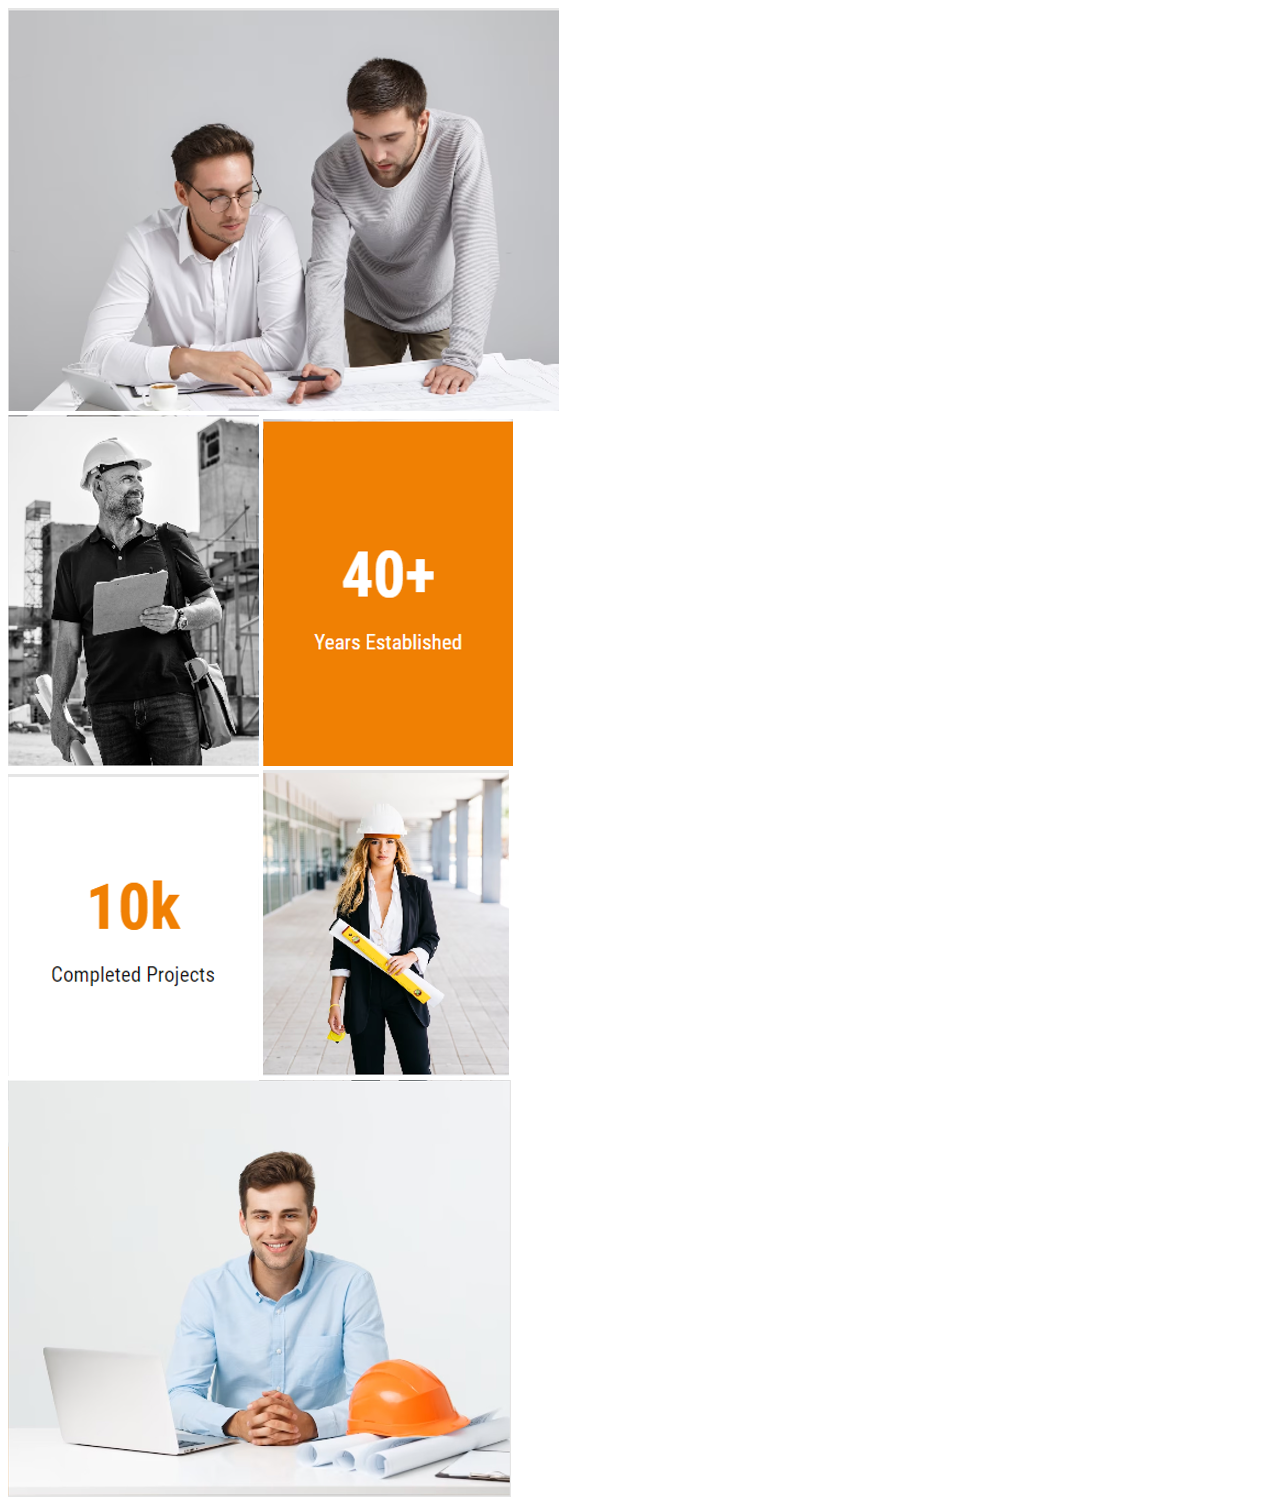
==== task1/index.html @ be0b552b "add html  in task1" ====
<!DOCTYPE html>
<html lang="en">
<head>
    <meta charset="UTF-8">
    <meta name="viewport" content="width=device-width, initial-scale=1.0">
    <title>Document</title>
    <link rel="stylesheet" href="./grid_style.css">
</head>
<body>
    <div class="container">
        <div class="block1">
            <div class="only">
                <img src="./images/first_b_1.png" alt="builders">
            </div>
            <div class="together">
                <img src="./images/first_s_2 (2).png" alt="builder">
                <img src="./images/first_s_2.png" alt="public1">
            </div>
        </div>
        <div class="block2">
            <div class="together">
                <img src="./images/second_s_1.png" alt="public2">
                <img src="./images/second_s_2.png" alt="engineer1">
            </div>
            <div class="only">
                <img src="./images/second-b_.png" alt="engineer2">
            </div>
        </div>
    </div>
    
</body>
</html>
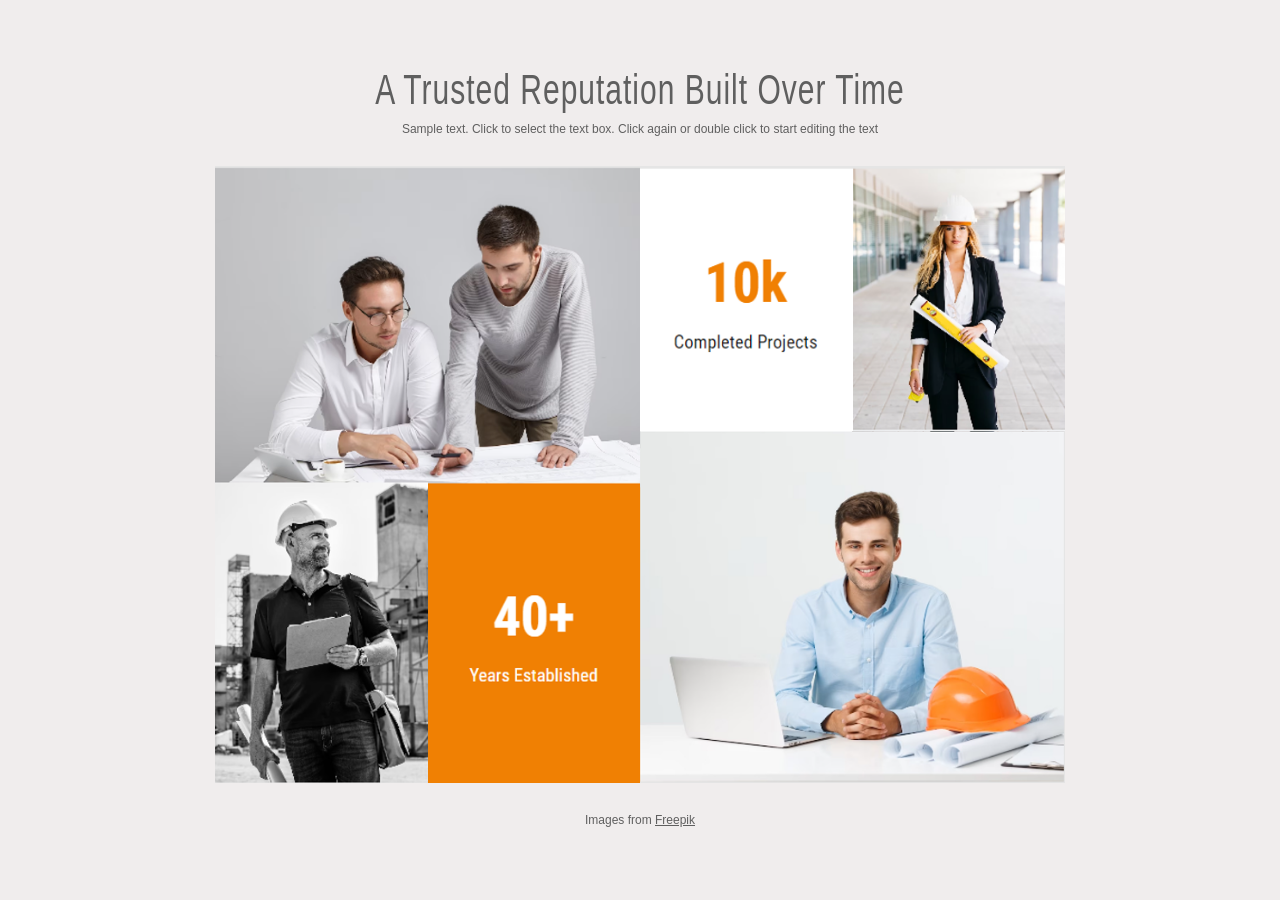
==== commit 2e7007b1: "add grid style" ====
--- a/task1/index.html
+++ b/task1/index.html
@@ -1,32 +1,40 @@
-<!DOCTYPE html>
+<!doctype html>
 <html lang="en">
-<head>
-    <meta charset="UTF-8">
-    <meta name="viewport" content="width=device-width, initial-scale=1.0">
+  <head>
+    <meta charset="UTF-8" />
+    <meta name="viewport" content="width=device-width, initial-scale=1.0" />
     <title>Document</title>
-    <link rel="stylesheet" href="./grid_style.css">
-</head>
-<body>
+    <link rel="stylesheet" href="./grid_style.css" />
+  </head>
+  <body>
     <div class="container">
-        <div class="block1">
+      <div class="wrap">
+        <div class="text">
+          <h2>A Trusted Reputation Built Over Time</h2>
+          <p>Sample text. Click to select the text box. Click again or double click to start editing the text</p>
+        </div>
+        <div class="group">
+          <div class="block">
             <div class="only">
-                <img src="./images/first_b_1.png" alt="builders">
+              <img src="./images/first_b_1.png" alt="builders" />
             </div>
             <div class="together">
-                <img src="./images/first_s_2 (2).png" alt="builder">
-                <img src="./images/first_s_2.png" alt="public1">
+              <img src="./images/first_s_2 (2).png" alt="builder" />
+              <img src="./images/first_s_2.png" alt="public1" />
             </div>
-        </div>
-        <div class="block2">
+          </div>
+          <div class="block">
             <div class="together">
-                <img src="./images/second_s_1.png" alt="public2">
-                <img src="./images/second_s_2.png" alt="engineer1">
+              <img src="./images/second_s_1.png" alt="public2" />
+              <img src="./images/second_s_2.png" alt="engineer1" />
             </div>
             <div class="only">
-                <img src="./images/second-b_.png" alt="engineer2">
+              <img src="./images/second-b_.png" alt="engineer2" />
             </div>
+          </div>
         </div>
+        <p>Images from <a href="###">Freepik</a></p>
+      </div>
     </div>
-    
-</body>
-</html>+  </body>
+</html>
--- a/task1/grid_style.css
+++ b/task1/grid_style.css
@@ -0,0 +1,87 @@
+* {
+  box-sizing: border-box;
+  margin: 0;
+  padding: 0;
+}
+
+.container {
+  color: rgb(95, 95, 95);
+  background-color: #f0eded;
+  font-family: Verdana, Geneva, Tahoma, sans-serif;
+  width: 100%;
+  min-height: 100vh;
+  display: grid;
+  place-items: center;
+  padding: 40px 0;
+}
+
+.wrap {
+  width: 80%; 
+  max-width: 850px;
+  display: grid;
+  grid-template-columns: 1fr;
+  grid-template-rows: auto auto auto; 
+  gap: 30px;
+}
+
+.text {
+  width: 100%;
+  margin: 0 auto;
+  display: grid;
+  grid-template-columns: 1fr;
+  gap: 15px;
+  text-align: center;
+}
+
+.text h2 {
+  font-size: 30px;
+  font-weight: 200;
+  transform: scaleY(1.4);
+  letter-spacing: 1px;
+}
+
+.text p {
+  font-size: 12px;
+}
+
+.group {
+  display: grid;
+  grid-template-columns: 1fr 1fr; 
+}
+
+.block {
+  display: grid;
+  grid-template-columns: 1fr 1fr; 
+  grid-template-rows: auto auto;   
+}
+
+.block .only {
+  grid-column: 1 / 3; 
+  grid-row: 1;
+}
+.block .together {
+  grid-column: 1 / 3;
+  grid-row: 2;
+  display: grid;
+  grid-template-columns: 1fr 1fr;
+}
+
+.block:last-child .together {
+  grid-row: 1; 
+}
+.block:last-child .only {
+  grid-row: 2; 
+}
+img {
+  width: 100%;
+  height: 100%;
+  object-fit: cover; 
+  display: block;
+}
+.wrap > p {
+  text-align: center;
+  font-size: 12px;
+}
+.wrap > p a {
+  color: rgb(95, 95, 95);
+}
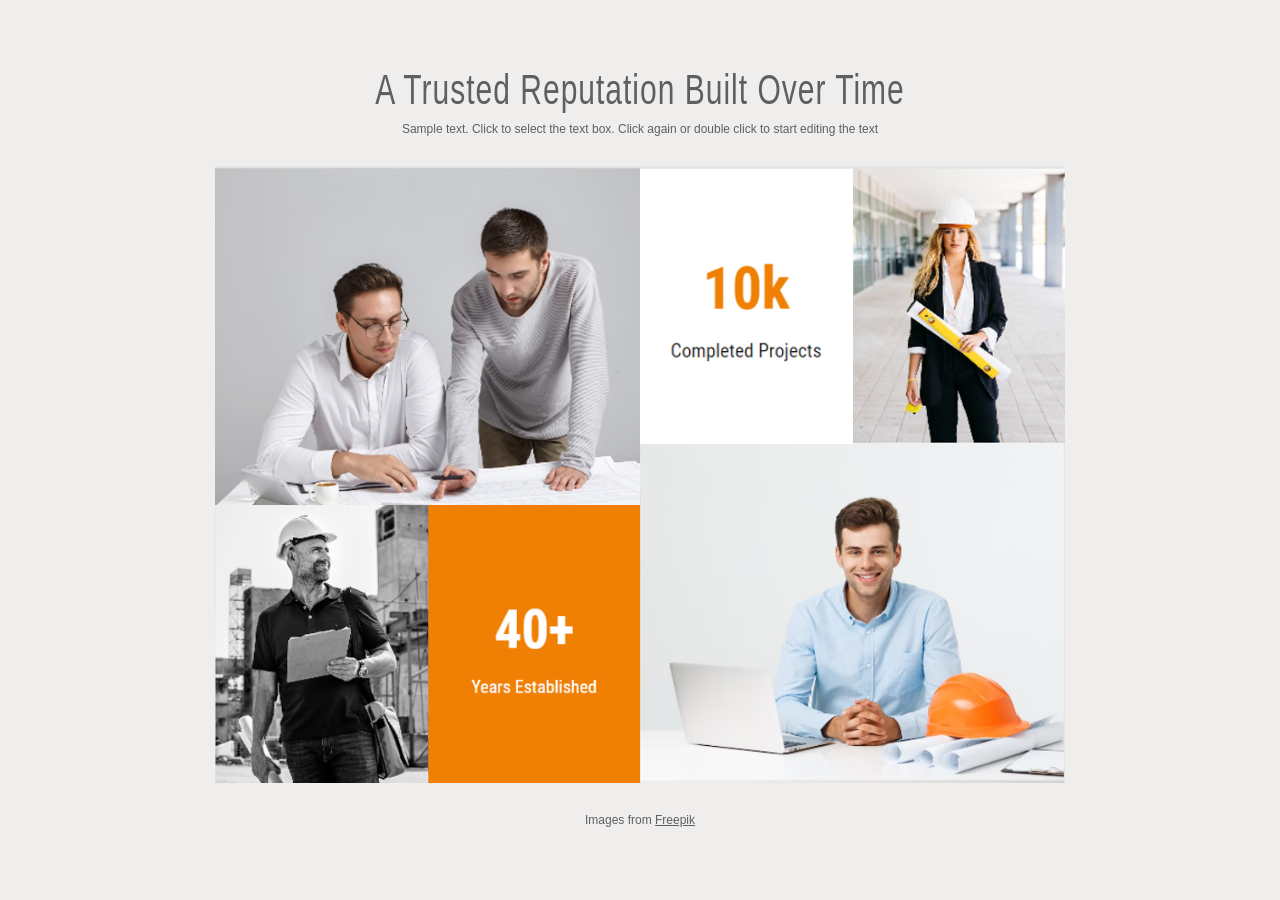
==== commit 59381a11: "add flex style in task1" ====
--- a/task1/index.html
+++ b/task1/index.html
@@ -4,7 +4,7 @@
     <meta charset="UTF-8" />
     <meta name="viewport" content="width=device-width, initial-scale=1.0" />
     <title>Document</title>
-    <link rel="stylesheet" href="./grid_style.css" />
+    <link rel="stylesheet" href="./flex_style.css" />
   </head>
   <body>
     <div class="container">
--- a/task1/flex_style.css
+++ b/task1/flex_style.css
@@ -0,0 +1,91 @@
+* {
+  box-sizing: border-box;
+  margin: 0;
+  padding: 0;
+}
+
+.container {
+  color: rgb(95, 95, 95);
+  background-color: #f0eded;
+  font-family: Verdana, Geneva, Tahoma, sans-serif;
+  width: 100%;
+  min-height: 100vh;
+  display: flex;
+  justify-content: center;
+  align-items: center;
+  padding: 40px 0;
+}
+
+.wrap {
+  width: 80%; 
+  max-width: 850px;
+  
+
+  display: flex;
+  flex-direction: column;
+  gap: 30px;
+}
+
+.text {
+  width: 100%;
+  margin: 0 auto;
+  display: flex;
+  flex-direction: column;
+  gap: 15px;
+  text-align: center;
+}
+
+.text h2 {
+  font-size: 30px;
+  font-weight: 200;
+  transform: scaleY(1.4);
+  letter-spacing: 1px;
+}
+
+.text p {
+  font-size: 12px;
+}
+
+.group {
+  display: flex;
+  width: 100%;
+  align-items: stretch;
+  gap: 0;
+}
+
+.block {
+  flex: 1; 
+  display: flex;
+  flex-direction: column; 
+}
+
+.block .only {
+  width: 100%;
+  height: 55%;
+}
+
+.block .together {
+  width: 100%;
+  height: 45%;
+  display: flex; 
+}
+
+.block .together img {
+  flex: 1; 
+  width: 50%;
+}
+img {
+  width: 100%;
+  height: 100%;
+  display: block;
+  object-fit: cover; 
+}
+
+.wrap > p {
+  text-align: center;
+  font-size: 12px;
+}
+
+.wrap > p a {
+  color: rgb(95, 95, 95);
+}
